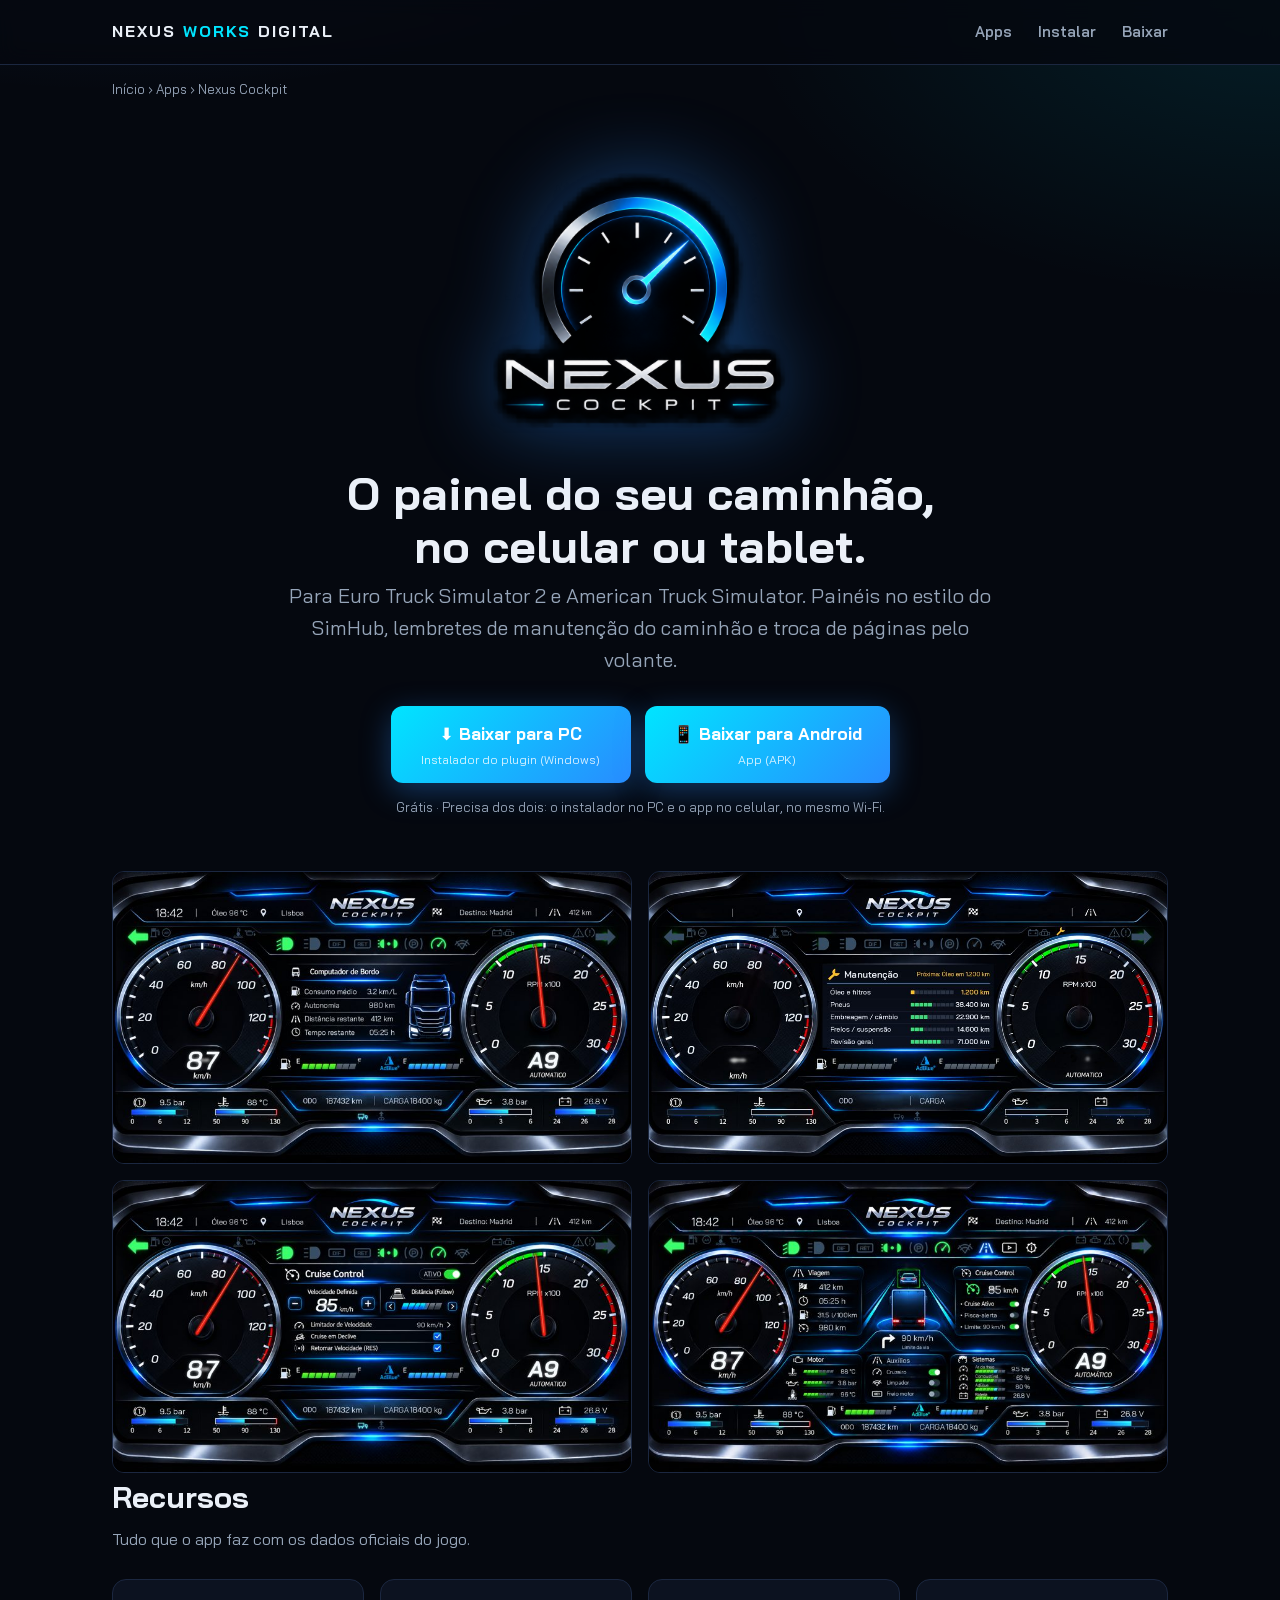
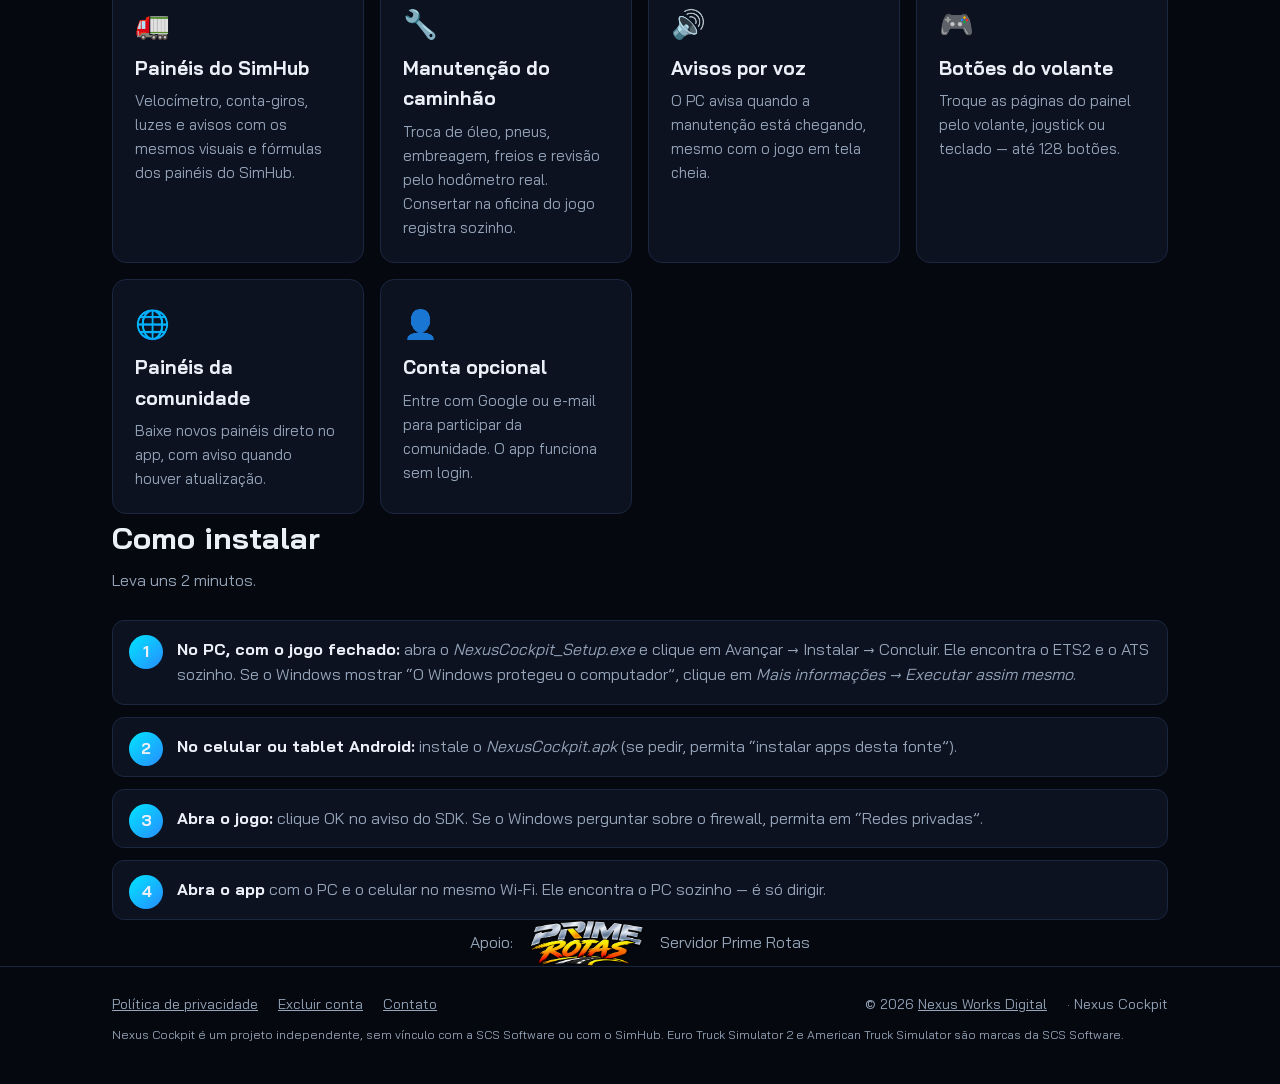
==== nexus-cockpit/index.html @ 97833ac9 "Site vira Nexus Works Digital, com página própria do Nexus Cockpit Co-Authored-By: Claude Opus 5.5 <" ====
<!DOCTYPE html>
<html lang="pt-BR">
<head>
  <meta charset="utf-8">
  <meta name="viewport" content="width=device-width, initial-scale=1">
  <title>Nexus Cockpit – Painel do ETS2 e ATS no celular</title>
  <meta name="description" content="Transforme o celular ou tablet no painel do seu caminhão no Euro Truck Simulator 2 e American Truck Simulator. Painéis do SimHub, manutenção do caminhão e botões do volante.">
  <link rel="canonical" href="https://cildojuniorbt-cmd.github.io/Paineis-De-Instrumentos-Nexus-cockpit/nexus-cockpit/">
  <meta name="keywords" content="ETS2, Euro Truck Simulator 2, ATS, American Truck Simulator, painel, dashboard, SimHub, celular, tablet, telemetria, manutenção, caminhão">
  <meta property="og:type" content="website">
  <meta property="og:title" content="Nexus Cockpit – Painel do ETS2 e ATS no celular">
  <meta property="og:description" content="Transforme o celular ou tablet no painel do seu caminhão no Euro Truck Simulator 2 e American Truck Simulator. Grátis.">
  <meta property="og:url" content="https://cildojuniorbt-cmd.github.io/Paineis-De-Instrumentos-Nexus-cockpit/nexus-cockpit/">
  <meta property="og:image" content="https://cildojuniorbt-cmd.github.io/Paineis-De-Instrumentos-Nexus-cockpit/assets/compartilhar.jpg">
  <meta property="og:locale" content="pt_BR">
  <meta name="twitter:card" content="summary_large_image">
  <link rel="icon" href="../assets/favicon.png">
  <link rel="stylesheet" href="../assets/estilo.css">
</head>
<body>
  <header class="topo">
    <div class="conteudo">
      <a class="marca" href="../"><span class="nwd">NEXUS <b>WORKS</b> DIGITAL</span></a>
      <nav>
        <a href="../#apps" class="ocultar">Apps</a>
        <a href="#instalar">Instalar</a>
        <a href="#baixar">Baixar</a>
      </nav>
    </div>
  </header>
  <div class="trilha conteudo"><a href="../">Início</a> › <a href="../#apps">Apps</a> › <span>Nexus Cockpit</span></div>

  <main>
    <div class="conteudo hero">
      <img class="logo" src="../assets/logo.png" alt="Nexus Cockpit">
      <h1>O painel do seu caminhão,<br>no celular ou tablet.</h1>
      <p class="sub">Para Euro Truck Simulator 2 e American Truck Simulator. Painéis no estilo do SimHub, lembretes de manutenção do caminhão e troca de páginas pelo volante.</p>
      <div class="botoes" id="baixar">
        <a class="botao" href="https://github.com/cildojuniorbt-cmd/Paineis-De-Instrumentos-Nexus-cockpit/releases/download/Pain%C3%A9is/NexusCockpit_Setup.exe">
          ⬇ Baixar para PC <small>Instalador do plugin (Windows)</small>
        </a>
        <a class="botao" href="https://github.com/cildojuniorbt-cmd/Paineis-De-Instrumentos-Nexus-cockpit/releases/download/Pain%C3%A9is/NexusCockpit.apk">
          📱 Baixar para Android <small>App (APK)</small>
        </a>
      </div>
      <p class="nota">Grátis · Precisa dos dois: o instalador no PC e o app no celular, no mesmo Wi-Fi.</p>
    </div>

    <section class="conteudo">
      <div class="galeria">
        <img src="../assets/painel_1.jpg" alt="Painel Nexus – computador de bordo">
        <img src="../assets/painel_manutencao.jpg" alt="Painel Nexus – página de manutenção">
        <img src="../assets/painel_2.jpg" alt="Painel Nexus – cruise control">
        <img src="../assets/painel_5.jpg" alt="Painel Nexus – visão geral">
      </div>
    </section>

    <section class="conteudo" id="recursos">
      <h2>Recursos</h2>
      <p class="intro">Tudo que o app faz com os dados oficiais do jogo.</p>
      <div class="grade">
        <div class="cartao"><div class="icone">🚛</div><h3>Painéis do SimHub</h3><p>Velocímetro, conta-giros, luzes e avisos com os mesmos visuais e fórmulas dos painéis do SimHub.</p></div>
        <div class="cartao"><div class="icone">🔧</div><h3>Manutenção do caminhão</h3><p>Troca de óleo, pneus, embreagem, freios e revisão pelo hodômetro real. Consertar na oficina do jogo registra sozinho.</p></div>
        <div class="cartao"><div class="icone">🔊</div><h3>Avisos por voz</h3><p>O PC avisa quando a manutenção está chegando, mesmo com o jogo em tela cheia.</p></div>
        <div class="cartao"><div class="icone">🎮</div><h3>Botões do volante</h3><p>Troque as páginas do painel pelo volante, joystick ou teclado — até 128 botões.</p></div>
        <div class="cartao"><div class="icone">🌐</div><h3>Painéis da comunidade</h3><p>Baixe novos painéis direto no app, com aviso quando houver atualização.</p></div>
        <div class="cartao"><div class="icone">👤</div><h3>Conta opcional</h3><p>Entre com Google ou e-mail para participar da comunidade. O app funciona sem login.</p></div>
      </div>
    </section>

    <section class="conteudo" id="instalar">
      <h2>Como instalar</h2>
      <p class="intro">Leva uns 2 minutos.</p>
      <ol class="passos">
        <li><b>No PC, com o jogo fechado:</b> <span>abra o <i>NexusCockpit_Setup.exe</i> e clique em Avançar → Instalar → Concluir. Ele encontra o ETS2 e o ATS sozinho.
          Se o Windows mostrar “O Windows protegeu o computador”, clique em <i>Mais informações → Executar assim mesmo</i>.</span></li>
        <li><b>No celular ou tablet Android:</b> <span>instale o <i>NexusCockpit.apk</i> (se pedir, permita “instalar apps desta fonte”).</span></li>
        <li><b>Abra o jogo:</b> <span>clique OK no aviso do SDK. Se o Windows perguntar sobre o firewall, permita em “Redes privadas”.</span></li>
        <li><b>Abra o app</b> <span>com o PC e o celular no mesmo Wi-Fi. Ele encontra o PC sozinho — é só dirigir.</span></li>
      </ol>
    </section>

    <section class="conteudo">
      <div class="apoio"><span>Apoio:</span><img src="../assets/prime_rotas.png" alt="Servidor Prime Rotas"><span>Servidor Prime Rotas</span></div>
    </section>
  </main>

  <footer>
    <div class="conteudo">
      <div>
        <a href="../privacidade.html">Política de privacidade</a>
        <a href="../excluir-conta.html">Excluir conta</a>
        <a href="mailto:nexusworksdigital@gmail.com">Contato</a>
      </div>
      <div>© 2026 <a href="../">Nexus Works Digital</a> · Nexus Cockpit</div>
    </div>
    <div class="conteudo" style="margin-top:10px;font-size:12px">
      Nexus Cockpit é um projeto independente, sem vínculo com a SCS Software ou com o SimHub. Euro Truck Simulator 2 e American Truck Simulator são marcas da SCS Software.
    </div>
  </footer>
</body>
</html>
---- assets/estilo.css ----
@font-face { font-family: 'Bai'; src: url('BaiJamjuree-Regular.ttf'); font-weight: 400; }
@font-face { font-family: 'Bai'; src: url('BaiJamjuree-SemiBold.ttf'); font-weight: 600; }
@font-face { font-family: 'Bai'; src: url('BaiJamjuree-Bold.ttf'); font-weight: 700; }

:root {
  --fundo: #05080f;
  --cartao: #0c1220;
  --borda: #1b2740;
  --azul: #288cff;
  --ciano: #00e5ff;
  --texto: #ebf0f8;
  --sec: #96a5b9;
}
* { box-sizing: border-box; }
html { scroll-behavior: smooth; }
body {
  margin: 0; font-family: 'Bai', system-ui, sans-serif; color: var(--texto); line-height: 1.6;
  background:
    radial-gradient(1200px 600px at 10% -10%, rgba(40,140,255,.22), transparent 60%),
    radial-gradient(900px 500px at 100% 0%, rgba(0,229,255,.10), transparent 60%),
    var(--fundo);
  min-height: 100vh;
}
a { color: var(--ciano); }
.conteudo { max-width: 1100px; margin: 0 auto; padding: 0 22px; }

/* topo */
header.topo { position: sticky; top: 0; z-index: 10; background: rgba(5,8,15,.82); backdrop-filter: blur(10px); border-bottom: 1px solid var(--borda); }
header.topo .conteudo { display: flex; align-items: center; justify-content: space-between; height: 64px; }
header.topo .marca { display: flex; align-items: center; gap: 10px; color: var(--texto); text-decoration: none; font-weight: 700; letter-spacing: .5px; }
header.topo .marca img { height: 30px; }
header.topo nav a { color: var(--sec); text-decoration: none; margin-left: 22px; font-weight: 600; font-size: 15px; }
header.topo nav a:hover { color: var(--texto); }

/* hero */
.hero { text-align: center; padding: 70px 0 40px; }
.hero img.logo { width: min(300px, 64vw); filter: drop-shadow(0 0 40px rgba(40,140,255,.45)); }
.hero h1 { font-size: clamp(28px, 4.5vw, 46px); margin: 26px 0 8px; line-height: 1.15; }
.hero p.sub { color: var(--sec); font-size: clamp(16px, 2vw, 20px); max-width: 720px; margin: 0 auto 30px; }
.botoes { display: flex; gap: 14px; justify-content: center; flex-wrap: wrap; }
.botao {
  display: inline-flex; flex-direction: column; align-items: center; gap: 2px; padding: 14px 28px; border-radius: 12px; min-width: 240px;
  font-weight: 700; font-size: 17px; text-decoration: none; color: #fff;
  background: linear-gradient(135deg, var(--ciano), var(--azul)); box-shadow: 0 8px 30px rgba(40,140,255,.35);
  transition: transform .15s, box-shadow .15s;
}
.botao:hover { transform: translateY(-2px); box-shadow: 0 12px 36px rgba(40,140,255,.5); }
.botao.sec { background: var(--cartao); border: 1px solid var(--borda); box-shadow: none; }
.botao small { display: block; font-weight: 400; font-size: 12px; opacity: .85; }
.nota { color: var(--sec); font-size: 13px; margin-top: 14px; }

/* secoes */
section { padding: 50px 0; }
section h2 { font-size: 30px; margin: 0 0 6px; }
section p.intro { color: var(--sec); margin: 0 0 26px; }

.galeria { display: grid; grid-template-columns: repeat(auto-fit, minmax(420px, 1fr)); gap: 16px; }
@media (max-width: 900px) { .galeria { grid-template-columns: 1fr; } }
.galeria img { width: 100%; border-radius: 12px; border: 1px solid var(--borda); display: block; }

.grade { display: grid; grid-template-columns: repeat(auto-fit, minmax(240px, 1fr)); gap: 16px; }
.cartao { background: var(--cartao); border: 1px solid var(--borda); border-radius: 14px; padding: 22px; }
.cartao h3 { margin: 6px 0 6px; font-size: 19px; }
.cartao p { margin: 0; color: var(--sec); font-size: 15px; }
.cartao .icone { font-size: 28px; }

ol.passos { counter-reset: p; list-style: none; padding: 0; margin: 0; display: grid; gap: 12px; }
ol.passos li { counter-increment: p; background: var(--cartao); border: 1px solid var(--borda); border-radius: 12px; padding: 16px 18px 16px 64px; position: relative; }
ol.passos li::before {
  content: counter(p); position: absolute; left: 16px; top: 14px; width: 34px; height: 34px; border-radius: 50%;
  display: grid; place-items: center; font-weight: 700; background: linear-gradient(135deg, var(--ciano), var(--azul));
}
ol.passos li b { color: var(--texto); }
ol.passos li span { color: var(--sec); }

.apoio { display: flex; align-items: center; gap: 16px; justify-content: center; color: var(--sec); }
.apoio img { height: 46px; }

footer { border-top: 1px solid var(--borda); padding: 26px 0 40px; color: var(--sec); font-size: 14px; }
footer .conteudo { display: flex; justify-content: space-between; flex-wrap: wrap; gap: 12px; }
footer a { color: var(--sec); margin-right: 16px; }

/* paginas de texto */
.texto { max-width: 820px; margin: 0 auto; padding: 50px 22px 70px; }
.texto h1 { font-size: 34px; margin-bottom: 4px; }
.texto h2 { font-size: 22px; margin-top: 34px; color: var(--ciano); }
.texto p, .texto li { color: #cfd8e6; }
.texto .data { color: var(--sec); }
.destaque { background: var(--cartao); border: 1px solid var(--borda); border-left: 4px solid var(--azul); border-radius: 10px; padding: 16px 18px; }

/* marca da empresa */
.nwd { font-weight: 700; letter-spacing: 2px; font-size: 16px; }
.nwd b { color: var(--ciano); }
.trilha { font-size: 13px; color: var(--sec); padding-top: 14px; }
.trilha a { color: var(--sec); text-decoration: none; }
.trilha a:hover { color: var(--texto); }

/* home da empresa */
.hero.empresa { padding: 110px 0 70px; }
.selo { color: var(--ciano); letter-spacing: 3px; font-size: 13px; font-weight: 600; margin: 0; }
.hero h1.nome { font-size: clamp(38px, 7vw, 76px); letter-spacing: 4px; margin: 14px 0 14px; text-shadow: 0 0 40px rgba(40,140,255,.35); }
.hero h1.nome span { background: linear-gradient(135deg, var(--ciano), var(--azul)); -webkit-background-clip: text; background-clip: text; color: transparent; }

.apps { display: grid; grid-template-columns: repeat(auto-fit, minmax(320px, 1fr)); gap: 18px; }
.app { display: flex; flex-direction: column; background: var(--cartao); border: 1px solid var(--borda); border-radius: 16px; overflow: hidden; text-decoration: none; color: var(--texto); transition: transform .15s, border-color .15s; }
a.app:hover { transform: translateY(-3px); border-color: var(--azul); }
.app .capa { width: 100%; aspect-ratio: 16/9; object-fit: cover; display: block; border-bottom: 1px solid var(--borda); }
.app .capa.vazia { display: grid; place-items: center; background: repeating-linear-gradient(45deg, #0a101c, #0a101c 12px, #0c1322 12px, #0c1322 24px); }
.app .capa.vazia span { color: var(--sec); letter-spacing: 4px; font-weight: 700; }
.app .corpo { padding: 20px 22px 22px; }
.app .titulo { display: flex; gap: 12px; align-items: center; margin-bottom: 10px; }
.app .titulo img, .simbolo-vazio { width: 46px; height: 46px; border-radius: 10px; }
.simbolo-vazio { display: grid; place-items: center; border: 1px dashed var(--borda); color: var(--sec); font-weight: 700; }
.app h3 { margin: 0; font-size: 21px; }
.app .tag { font-size: 12px; color: var(--ciano); font-weight: 600; }
.app .tag.cinza { color: var(--sec); }
.app p { color: var(--sec); margin: 0 0 12px; font-size: 15px; }
.app .ver { color: var(--ciano); font-weight: 600; }
.app.embreve { opacity: .75; }

@media (max-width: 640px) {
  .nwd { font-size: 13px; letter-spacing: 1px; }
  header.topo nav a { margin-left: 12px; font-size: 14px; }
  header.topo nav a.ocultar { display: none; }
}
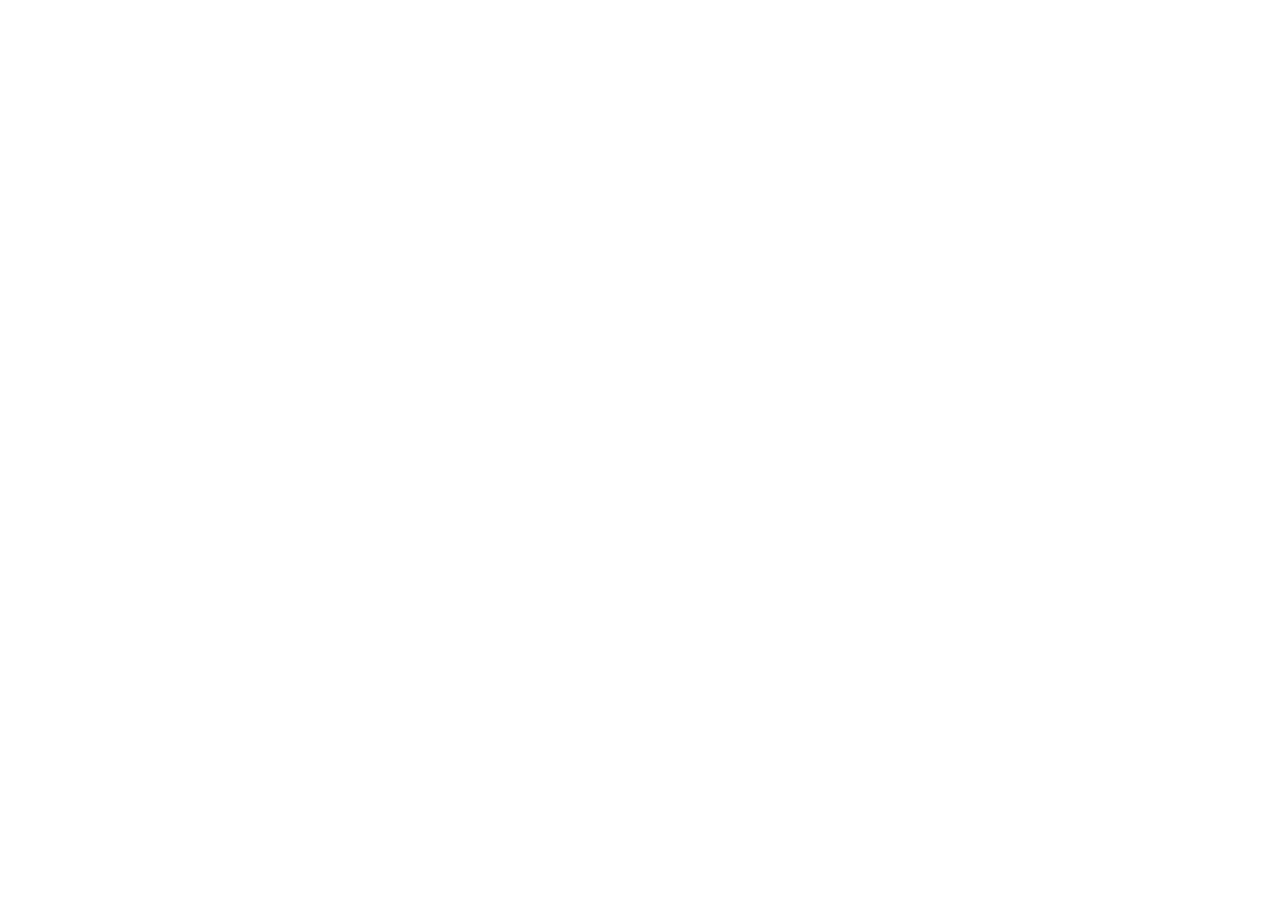
==== commit a3336d18: "Site mudou para nexusworksdigital.github.io (redirecionamentos) Co-Authored-By: Claude Opus 5.5 <nor" ====
--- a/nexus-cockpit/index.html
+++ b/nexus-cockpit/index.html
@@ -1,102 +1,10 @@
 <!DOCTYPE html>
-<html lang="pt-BR">
-<head>
-  <meta charset="utf-8">
-  <meta name="viewport" content="width=device-width, initial-scale=1">
-  <title>Nexus Cockpit – Painel do ETS2 e ATS no celular</title>
-  <meta name="description" content="Transforme o celular ou tablet no painel do seu caminhão no Euro Truck Simulator 2 e American Truck Simulator. Painéis do SimHub, manutenção do caminhão e botões do volante.">
-  <link rel="canonical" href="https://cildojuniorbt-cmd.github.io/Paineis-De-Instrumentos-Nexus-cockpit/nexus-cockpit/">
-  <meta name="keywords" content="ETS2, Euro Truck Simulator 2, ATS, American Truck Simulator, painel, dashboard, SimHub, celular, tablet, telemetria, manutenção, caminhão">
-  <meta property="og:type" content="website">
-  <meta property="og:title" content="Nexus Cockpit – Painel do ETS2 e ATS no celular">
-  <meta property="og:description" content="Transforme o celular ou tablet no painel do seu caminhão no Euro Truck Simulator 2 e American Truck Simulator. Grátis.">
-  <meta property="og:url" content="https://cildojuniorbt-cmd.github.io/Paineis-De-Instrumentos-Nexus-cockpit/nexus-cockpit/">
-  <meta property="og:image" content="https://cildojuniorbt-cmd.github.io/Paineis-De-Instrumentos-Nexus-cockpit/assets/compartilhar.jpg">
-  <meta property="og:locale" content="pt_BR">
-  <meta name="twitter:card" content="summary_large_image">
-  <link rel="icon" href="../assets/favicon.png">
-  <link rel="stylesheet" href="../assets/estilo.css">
-</head>
-<body>
-  <header class="topo">
-    <div class="conteudo">
-      <a class="marca" href="../"><span class="nwd">NEXUS <b>WORKS</b> DIGITAL</span></a>
-      <nav>
-        <a href="../#apps" class="ocultar">Apps</a>
-        <a href="#instalar">Instalar</a>
-        <a href="#baixar">Baixar</a>
-      </nav>
-    </div>
-  </header>
-  <div class="trilha conteudo"><a href="../">Início</a> › <a href="../#apps">Apps</a> › <span>Nexus Cockpit</span></div>
-
-  <main>
-    <div class="conteudo hero">
-      <img class="logo" src="../assets/logo.png" alt="Nexus Cockpit">
-      <h1>O painel do seu caminhão,<br>no celular ou tablet.</h1>
-      <p class="sub">Para Euro Truck Simulator 2 e American Truck Simulator. Painéis no estilo do SimHub, lembretes de manutenção do caminhão e troca de páginas pelo volante.</p>
-      <div class="botoes" id="baixar">
-        <a class="botao" href="https://github.com/cildojuniorbt-cmd/Paineis-De-Instrumentos-Nexus-cockpit/releases/download/Pain%C3%A9is/NexusCockpit_Setup.exe">
-          ⬇ Baixar para PC <small>Instalador do plugin (Windows)</small>
-        </a>
-        <a class="botao" href="https://github.com/cildojuniorbt-cmd/Paineis-De-Instrumentos-Nexus-cockpit/releases/download/Pain%C3%A9is/NexusCockpit.apk">
-          📱 Baixar para Android <small>App (APK)</small>
-        </a>
-      </div>
-      <p class="nota">Grátis · Precisa dos dois: o instalador no PC e o app no celular, no mesmo Wi-Fi.</p>
-    </div>
-
-    <section class="conteudo">
-      <div class="galeria">
-        <img src="../assets/painel_1.jpg" alt="Painel Nexus – computador de bordo">
-        <img src="../assets/painel_manutencao.jpg" alt="Painel Nexus – página de manutenção">
-        <img src="../assets/painel_2.jpg" alt="Painel Nexus – cruise control">
-        <img src="../assets/painel_5.jpg" alt="Painel Nexus – visão geral">
-      </div>
-    </section>
-
-    <section class="conteudo" id="recursos">
-      <h2>Recursos</h2>
-      <p class="intro">Tudo que o app faz com os dados oficiais do jogo.</p>
-      <div class="grade">
-        <div class="cartao"><div class="icone">🚛</div><h3>Painéis do SimHub</h3><p>Velocímetro, conta-giros, luzes e avisos com os mesmos visuais e fórmulas dos painéis do SimHub.</p></div>
-        <div class="cartao"><div class="icone">🔧</div><h3>Manutenção do caminhão</h3><p>Troca de óleo, pneus, embreagem, freios e revisão pelo hodômetro real. Consertar na oficina do jogo registra sozinho.</p></div>
-        <div class="cartao"><div class="icone">🔊</div><h3>Avisos por voz</h3><p>O PC avisa quando a manutenção está chegando, mesmo com o jogo em tela cheia.</p></div>
-        <div class="cartao"><div class="icone">🎮</div><h3>Botões do volante</h3><p>Troque as páginas do painel pelo volante, joystick ou teclado — até 128 botões.</p></div>
-        <div class="cartao"><div class="icone">🌐</div><h3>Painéis da comunidade</h3><p>Baixe novos painéis direto no app, com aviso quando houver atualização.</p></div>
-        <div class="cartao"><div class="icone">👤</div><h3>Conta opcional</h3><p>Entre com Google ou e-mail para participar da comunidade. O app funciona sem login.</p></div>
-      </div>
-    </section>
-
-    <section class="conteudo" id="instalar">
-      <h2>Como instalar</h2>
-      <p class="intro">Leva uns 2 minutos.</p>
-      <ol class="passos">
-        <li><b>No PC, com o jogo fechado:</b> <span>abra o <i>NexusCockpit_Setup.exe</i> e clique em Avançar → Instalar → Concluir. Ele encontra o ETS2 e o ATS sozinho.
-          Se o Windows mostrar “O Windows protegeu o computador”, clique em <i>Mais informações → Executar assim mesmo</i>.</span></li>
-        <li><b>No celular ou tablet Android:</b> <span>instale o <i>NexusCockpit.apk</i> (se pedir, permita “instalar apps desta fonte”).</span></li>
-        <li><b>Abra o jogo:</b> <span>clique OK no aviso do SDK. Se o Windows perguntar sobre o firewall, permita em “Redes privadas”.</span></li>
-        <li><b>Abra o app</b> <span>com o PC e o celular no mesmo Wi-Fi. Ele encontra o PC sozinho — é só dirigir.</span></li>
-      </ol>
-    </section>
-
-    <section class="conteudo">
-      <div class="apoio"><span>Apoio:</span><img src="../assets/prime_rotas.png" alt="Servidor Prime Rotas"><span>Servidor Prime Rotas</span></div>
-    </section>
-  </main>
-
-  <footer>
-    <div class="conteudo">
-      <div>
-        <a href="../privacidade.html">Política de privacidade</a>
-        <a href="../excluir-conta.html">Excluir conta</a>
-        <a href="mailto:nexusworksdigital@gmail.com">Contato</a>
-      </div>
-      <div>© 2026 <a href="../">Nexus Works Digital</a> · Nexus Cockpit</div>
-    </div>
-    <div class="conteudo" style="margin-top:10px;font-size:12px">
-      Nexus Cockpit é um projeto independente, sem vínculo com a SCS Software ou com o SimHub. Euro Truck Simulator 2 e American Truck Simulator são marcas da SCS Software.
-    </div>
-  </footer>
-</body>
-</html>
+<html lang="pt-BR"><head><meta charset="utf-8">
+<title>Nexus Works Digital</title>
+<link rel="canonical" href="https://nexusworksdigital.github.io/nexus-cockpit/">
+<meta name="robots" content="noindex">
+<meta http-equiv="refresh" content="0; url=https://nexusworksdigital.github.io/nexus-cockpit/">
+<script>location.replace("https://nexusworksdigital.github.io/nexus-cockpit/"+location.hash)</script>
+</head><body style="background:#05080f;color:#ebf0f8;font-family:sans-serif;text-align:center;padding:60px">
+O site mudou para <a style="color:#00e5ff" href="https://nexusworksdigital.github.io/nexus-cockpit/">https://nexusworksdigital.github.io/nexus-cockpit/</a>
+</body></html>
